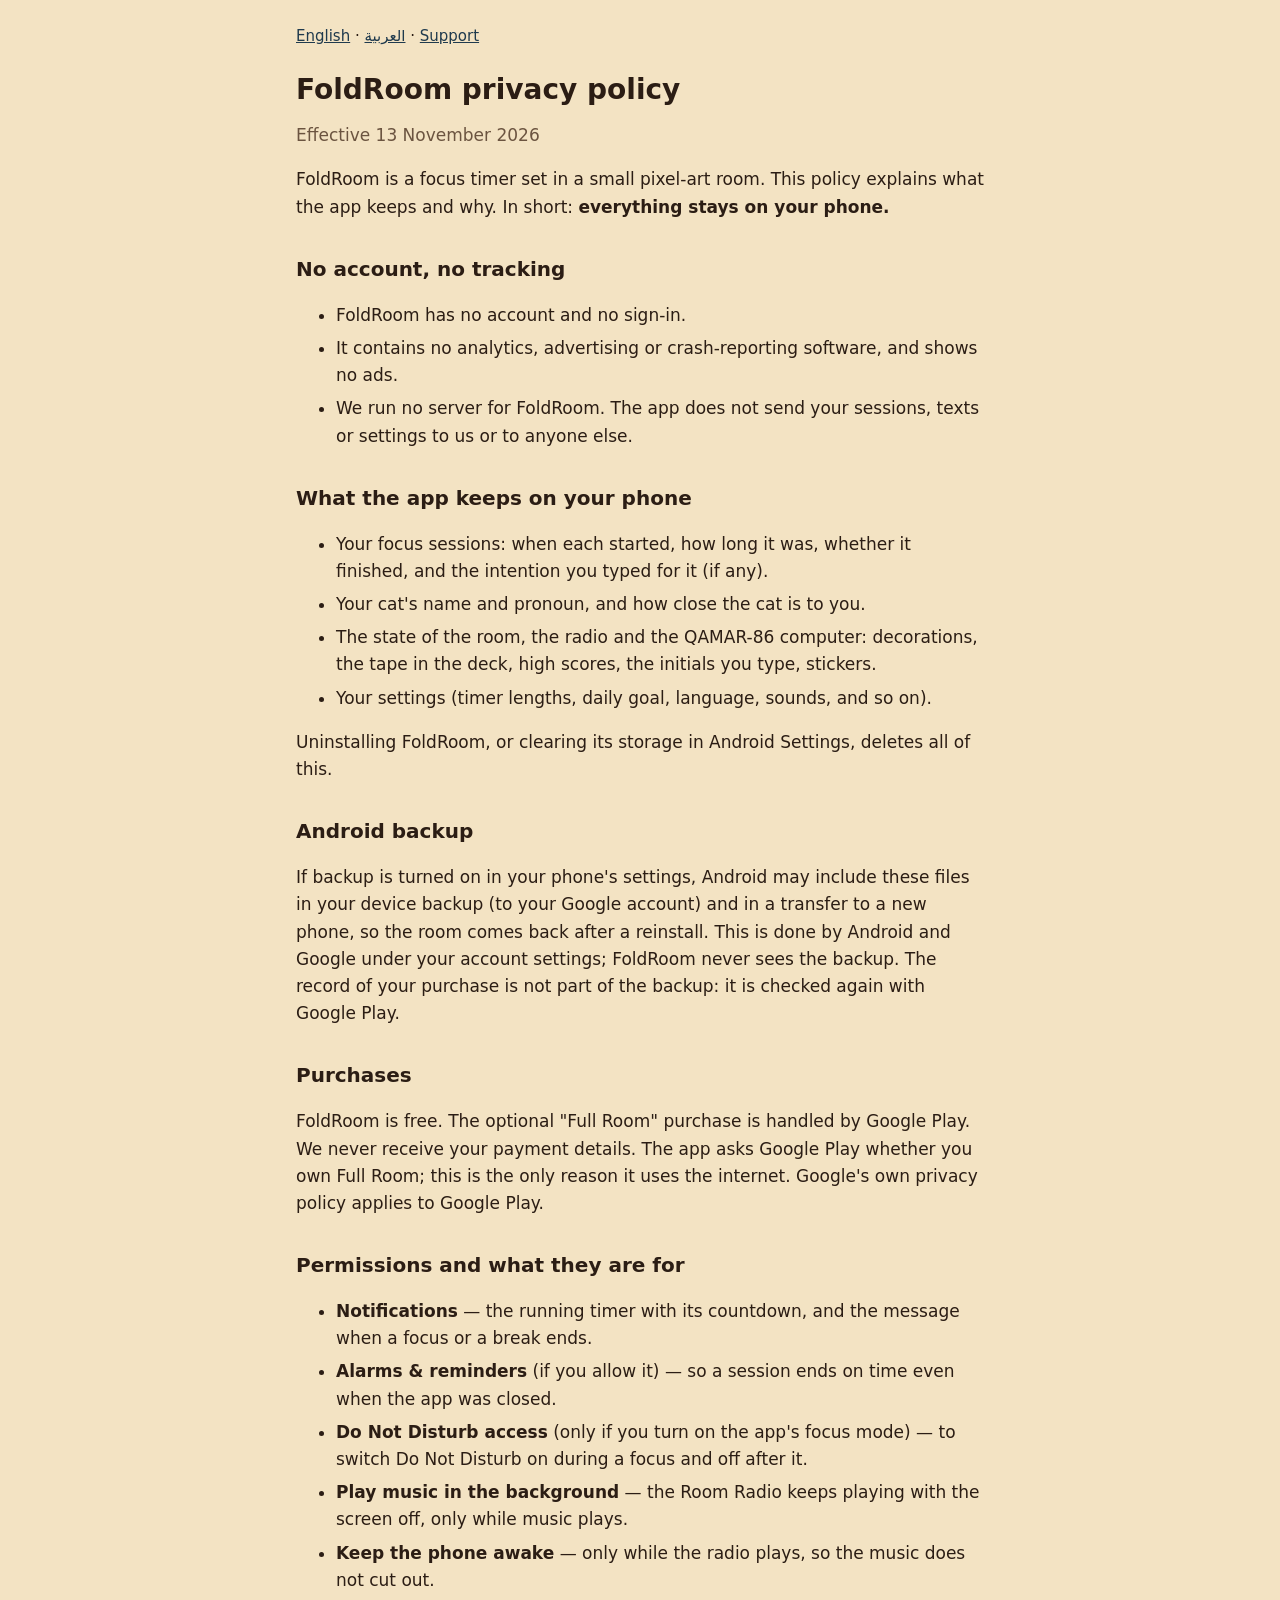
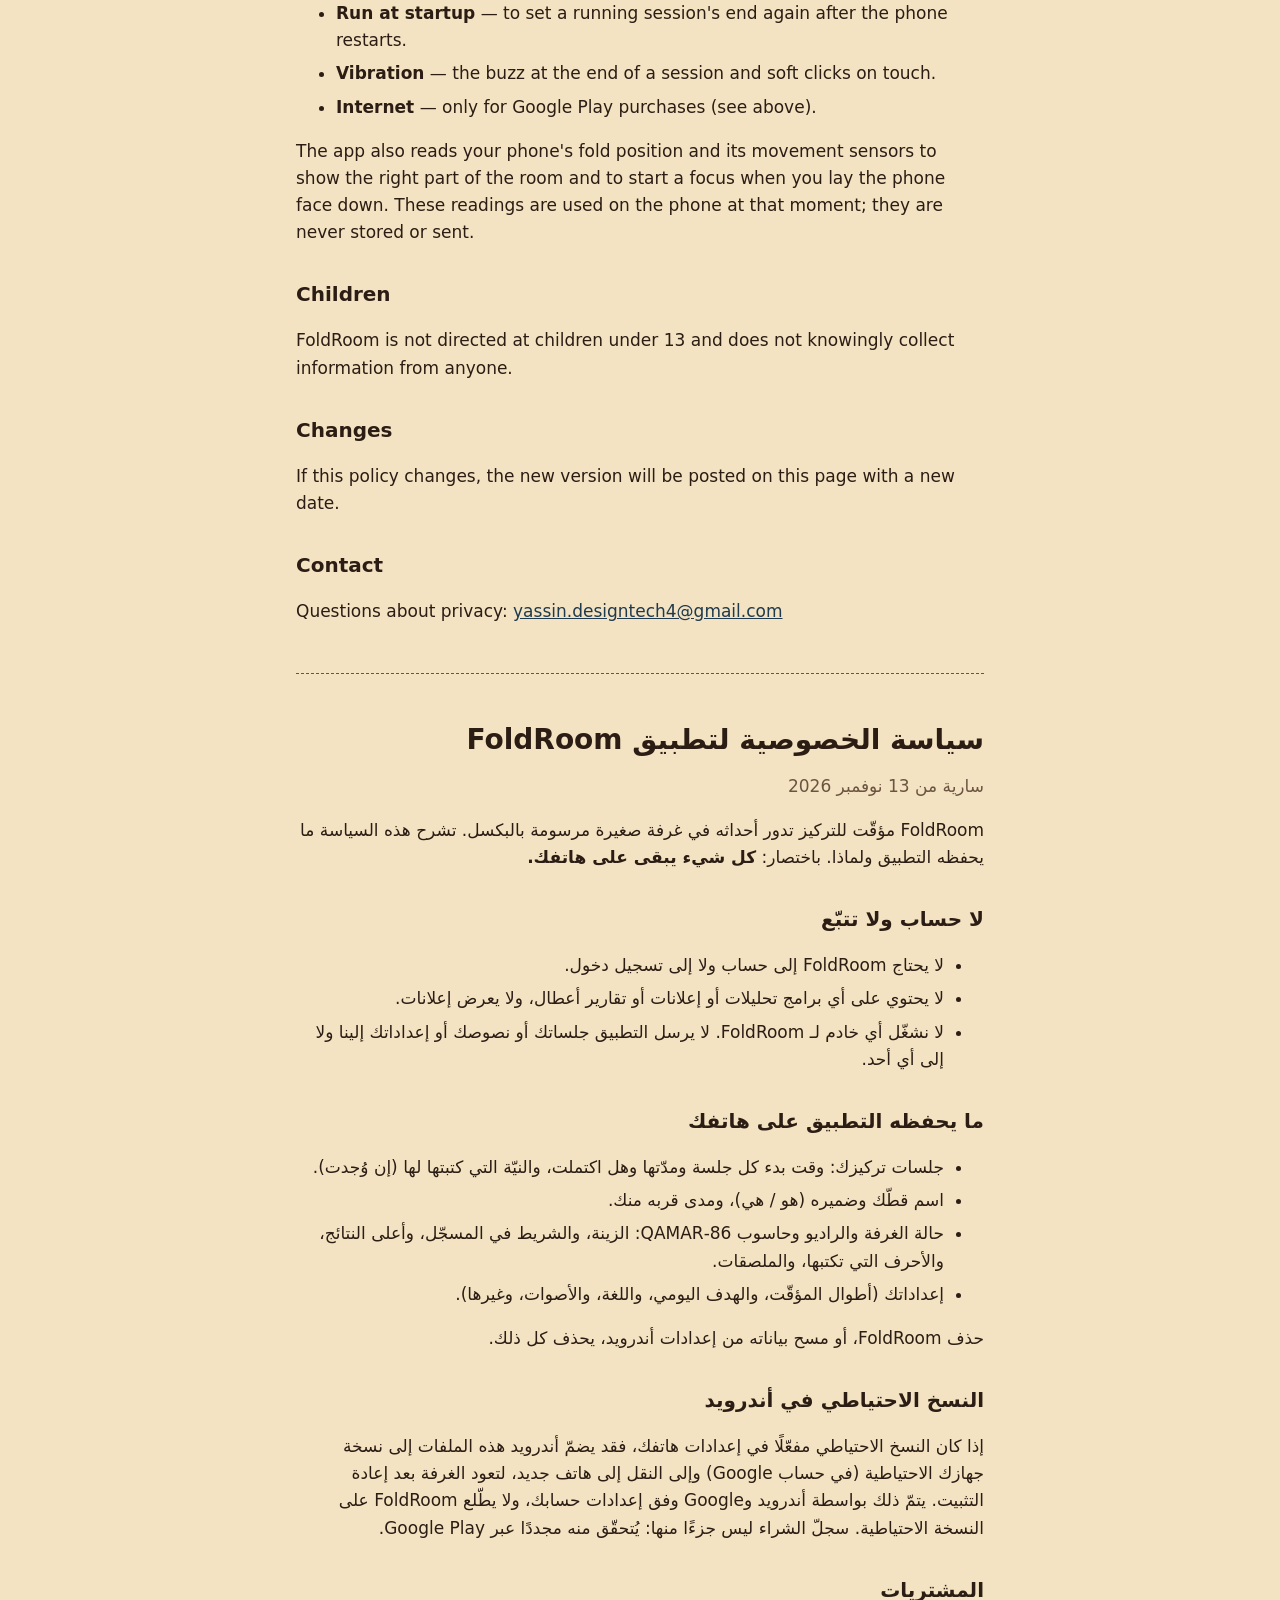
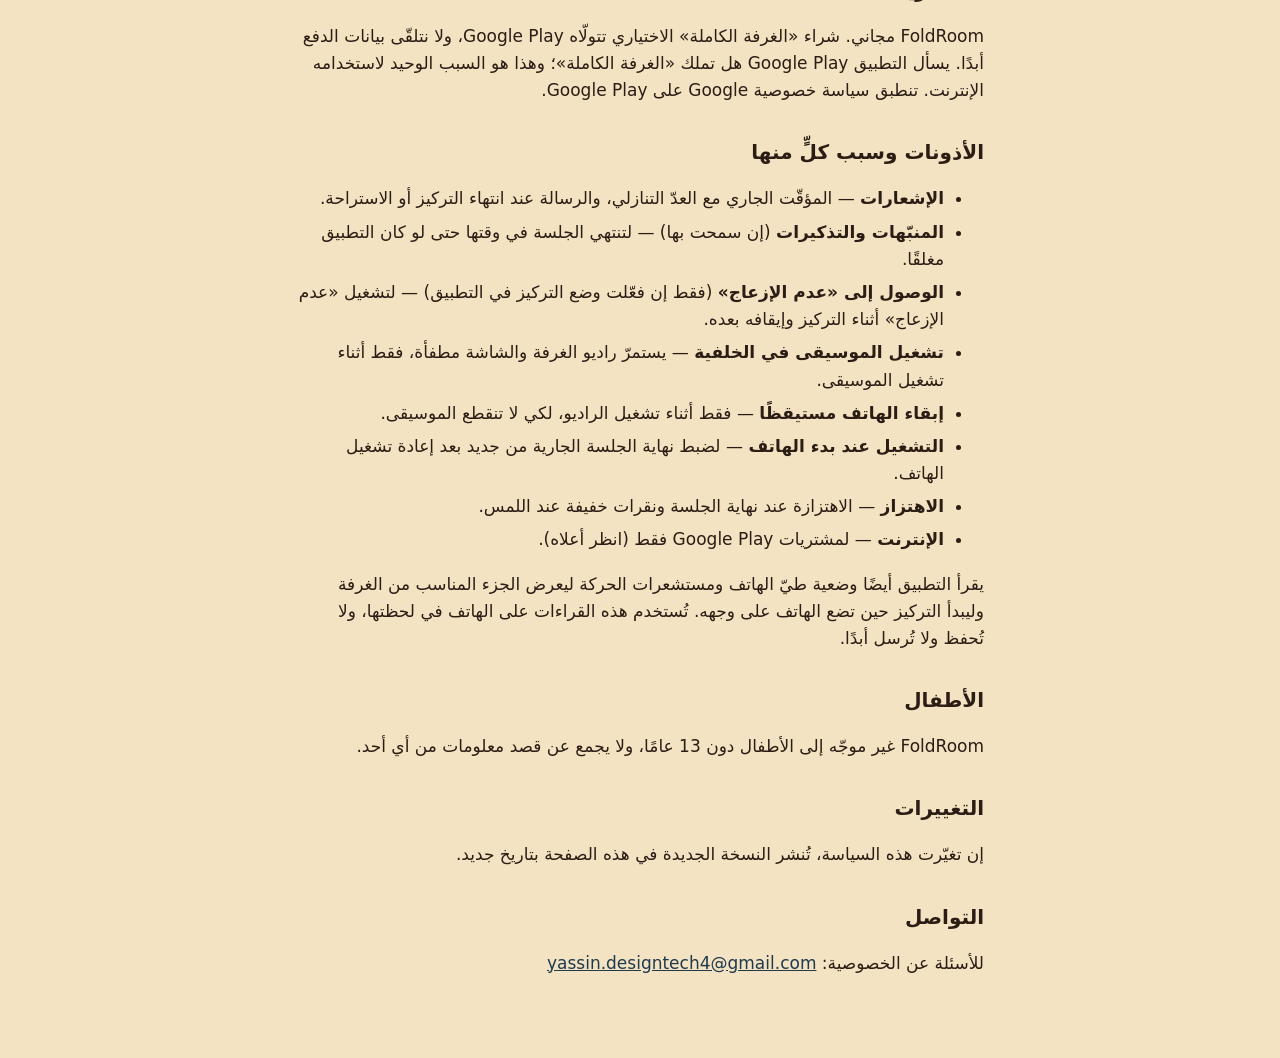
==== privacy.html @ 71a2f52b "FoldRoom privacy policy and support page (EN + AR) Co-Authored-By: Claude Opus 5.5 <noreply@anthropi" ====
<!doctype html>
<html lang="en">
<head>
<meta charset="utf-8">
<meta name="viewport" content="width=device-width, initial-scale=1">
<title>FoldRoom — Privacy policy</title>
<link rel="stylesheet" href="style.css">
</head>
<body>
<main>
<nav><a href="#en">English</a> · <a href="#ar" lang="ar">العربية</a> · <a href="index.html">Support</a></nav>

<section id="en" lang="en" dir="ltr">
<h1>FoldRoom privacy policy</h1>
<p class="date">Effective 13 November 2026</p>

<p>FoldRoom is a focus timer set in a small pixel-art room. This policy explains what the app keeps and why. In short: <strong>everything stays on your phone.</strong></p>

<h2>No account, no tracking</h2>
<ul>
<li>FoldRoom has no account and no sign-in.</li>
<li>It contains no analytics, advertising or crash-reporting software, and shows no ads.</li>
<li>We run no server for FoldRoom. The app does not send your sessions, texts or settings to us or to anyone else.</li>
</ul>

<h2>What the app keeps on your phone</h2>
<ul>
<li>Your focus sessions: when each started, how long it was, whether it finished, and the intention you typed for it (if any).</li>
<li>Your cat's name and pronoun, and how close the cat is to you.</li>
<li>The state of the room, the radio and the QAMAR-86 computer: decorations, the tape in the deck, high scores, the initials you type, stickers.</li>
<li>Your settings (timer lengths, daily goal, language, sounds, and so on).</li>
</ul>
<p>Uninstalling FoldRoom, or clearing its storage in Android Settings, deletes all of this.</p>

<h2>Android backup</h2>
<p>If backup is turned on in your phone's settings, Android may include these files in your device backup (to your Google account) and in a transfer to a new phone, so the room comes back after a reinstall. This is done by Android and Google under your account settings; FoldRoom never sees the backup. The record of your purchase is not part of the backup: it is checked again with Google Play.</p>

<h2>Purchases</h2>
<p>FoldRoom is free. The optional "Full Room" purchase is handled by Google Play. We never receive your payment details. The app asks Google Play whether you own Full Room; this is the only reason it uses the internet. Google's own privacy policy applies to Google Play.</p>

<h2>Permissions and what they are for</h2>
<ul>
<li><strong>Notifications</strong> — the running timer with its countdown, and the message when a focus or a break ends.</li>
<li><strong>Alarms &amp; reminders</strong> (if you allow it) — so a session ends on time even when the app was closed.</li>
<li><strong>Do Not Disturb access</strong> (only if you turn on the app's focus mode) — to switch Do Not Disturb on during a focus and off after it.</li>
<li><strong>Play music in the background</strong> — the Room Radio keeps playing with the screen off, only while music plays.</li>
<li><strong>Keep the phone awake</strong> — only while the radio plays, so the music does not cut out.</li>
<li><strong>Run at startup</strong> — to set a running session's end again after the phone restarts.</li>
<li><strong>Vibration</strong> — the buzz at the end of a session and soft clicks on touch.</li>
<li><strong>Internet</strong> — only for Google Play purchases (see above).</li>
</ul>
<p>The app also reads your phone's fold position and its movement sensors to show the right part of the room and to start a focus when you lay the phone face down. These readings are used on the phone at that moment; they are never stored or sent.</p>

<h2>Children</h2>
<p>FoldRoom is not directed at children under 13 and does not knowingly collect information from anyone.</p>

<h2>Changes</h2>
<p>If this policy changes, the new version will be posted on this page with a new date.</p>

<h2>Contact</h2>
<p>Questions about privacy: <a href="mailto:yassin.designtech4@gmail.com">yassin.designtech4@gmail.com</a></p>
</section>

<hr>

<section id="ar" lang="ar" dir="rtl">
<h1>سياسة الخصوصية لتطبيق FoldRoom</h1>
<p class="date">سارية من 13 نوفمبر 2026</p>

<p>FoldRoom مؤقّت للتركيز تدور أحداثه في غرفة صغيرة مرسومة بالبكسل. تشرح هذه السياسة ما يحفظه التطبيق ولماذا. باختصار: <strong>كل شيء يبقى على هاتفك.</strong></p>

<h2>لا حساب ولا تتبّع</h2>
<ul>
<li>لا يحتاج FoldRoom إلى حساب ولا إلى تسجيل دخول.</li>
<li>لا يحتوي على أي برامج تحليلات أو إعلانات أو تقارير أعطال، ولا يعرض إعلانات.</li>
<li>لا نشغّل أي خادم لـ FoldRoom. لا يرسل التطبيق جلساتك أو نصوصك أو إعداداتك إلينا ولا إلى أي أحد.</li>
</ul>

<h2>ما يحفظه التطبيق على هاتفك</h2>
<ul>
<li>جلسات تركيزك: وقت بدء كل جلسة ومدّتها وهل اكتملت، والنيّة التي كتبتها لها (إن وُجدت).</li>
<li>اسم قطّك وضميره (هو / هي)، ومدى قربه منك.</li>
<li>حالة الغرفة والراديو وحاسوب QAMAR‑86: الزينة، والشريط في المسجّل، وأعلى النتائج، والأحرف التي تكتبها، والملصقات.</li>
<li>إعداداتك (أطوال المؤقّت، والهدف اليومي، واللغة، والأصوات، وغيرها).</li>
</ul>
<p>حذف FoldRoom، أو مسح بياناته من إعدادات أندرويد، يحذف كل ذلك.</p>

<h2>النسخ الاحتياطي في أندرويد</h2>
<p>إذا كان النسخ الاحتياطي مفعّلًا في إعدادات هاتفك، فقد يضمّ أندرويد هذه الملفات إلى نسخة جهازك الاحتياطية (في حساب Google) وإلى النقل إلى هاتف جديد، لتعود الغرفة بعد إعادة التثبيت. يتمّ ذلك بواسطة أندرويد وGoogle وفق إعدادات حسابك، ولا يطّلع FoldRoom على النسخة الاحتياطية. سجلّ الشراء ليس جزءًا منها: يُتحقّق منه مجددًا عبر Google Play.</p>

<h2>المشتريات</h2>
<p>FoldRoom مجاني. شراء «الغرفة الكاملة» الاختياري تتولّاه Google Play، ولا نتلقّى بيانات الدفع أبدًا. يسأل التطبيق Google Play هل تملك «الغرفة الكاملة»؛ وهذا هو السبب الوحيد لاستخدامه الإنترنت. تنطبق سياسة خصوصية Google على Google Play.</p>

<h2>الأذونات وسبب كلٍّ منها</h2>
<ul>
<li><strong>الإشعارات</strong> — المؤقّت الجاري مع العدّ التنازلي، والرسالة عند انتهاء التركيز أو الاستراحة.</li>
<li><strong>المنبّهات والتذكيرات</strong> (إن سمحت بها) — لتنتهي الجلسة في وقتها حتى لو كان التطبيق مغلقًا.</li>
<li><strong>الوصول إلى «عدم الإزعاج»</strong> (فقط إن فعّلت وضع التركيز في التطبيق) — لتشغيل «عدم الإزعاج» أثناء التركيز وإيقافه بعده.</li>
<li><strong>تشغيل الموسيقى في الخلفية</strong> — يستمرّ راديو الغرفة والشاشة مطفأة، فقط أثناء تشغيل الموسيقى.</li>
<li><strong>إبقاء الهاتف مستيقظًا</strong> — فقط أثناء تشغيل الراديو، لكي لا تنقطع الموسيقى.</li>
<li><strong>التشغيل عند بدء الهاتف</strong> — لضبط نهاية الجلسة الجارية من جديد بعد إعادة تشغيل الهاتف.</li>
<li><strong>الاهتزاز</strong> — الاهتزازة عند نهاية الجلسة ونقرات خفيفة عند اللمس.</li>
<li><strong>الإنترنت</strong> — لمشتريات Google Play فقط (انظر أعلاه).</li>
</ul>
<p>يقرأ التطبيق أيضًا وضعية طيّ الهاتف ومستشعرات الحركة ليعرض الجزء المناسب من الغرفة وليبدأ التركيز حين تضع الهاتف على وجهه. تُستخدم هذه القراءات على الهاتف في لحظتها، ولا تُحفظ ولا تُرسل أبدًا.</p>

<h2>الأطفال</h2>
<p>FoldRoom غير موجّه إلى الأطفال دون 13 عامًا، ولا يجمع عن قصد معلومات من أي أحد.</p>

<h2>التغييرات</h2>
<p>إن تغيّرت هذه السياسة، تُنشر النسخة الجديدة في هذه الصفحة بتاريخ جديد.</p>

<h2>التواصل</h2>
<p>للأسئلة عن الخصوصية: <a href="mailto:yassin.designtech4@gmail.com">yassin.designtech4@gmail.com</a></p>
</section>
</main>
</body>
</html>
---- style.css ----
:root { --bg: #f3e3c3; --ink: #2b1d14; --soft: #6b5440; --accent: #1f3a4d; }
@media (prefers-color-scheme: dark) { :root { --bg: #1d1712; --ink: #f0e2c6; --soft: #c4ae8c; --accent: #9cc3dd; } }
* { box-sizing: border-box; }
body { margin: 0; background: var(--bg); color: var(--ink); font: 17px/1.6 system-ui, "Segoe UI", Roboto, "Noto Sans Arabic", sans-serif; }
main { max-width: 720px; margin: 0 auto; padding: 24px 16px 64px; }
nav { font-size: 15px; margin-bottom: 24px; }
a { color: var(--accent); }
h1 { font-size: 28px; line-height: 1.25; }
h2 { font-size: 20px; margin-top: 32px; }
h3 { font-size: 17px; margin: 20px 0 4px; }
.date { color: var(--soft); margin-top: -8px; }
hr { border: 0; border-top: 1px dashed var(--soft); margin: 48px 0; }
li { margin: 6px 0; }
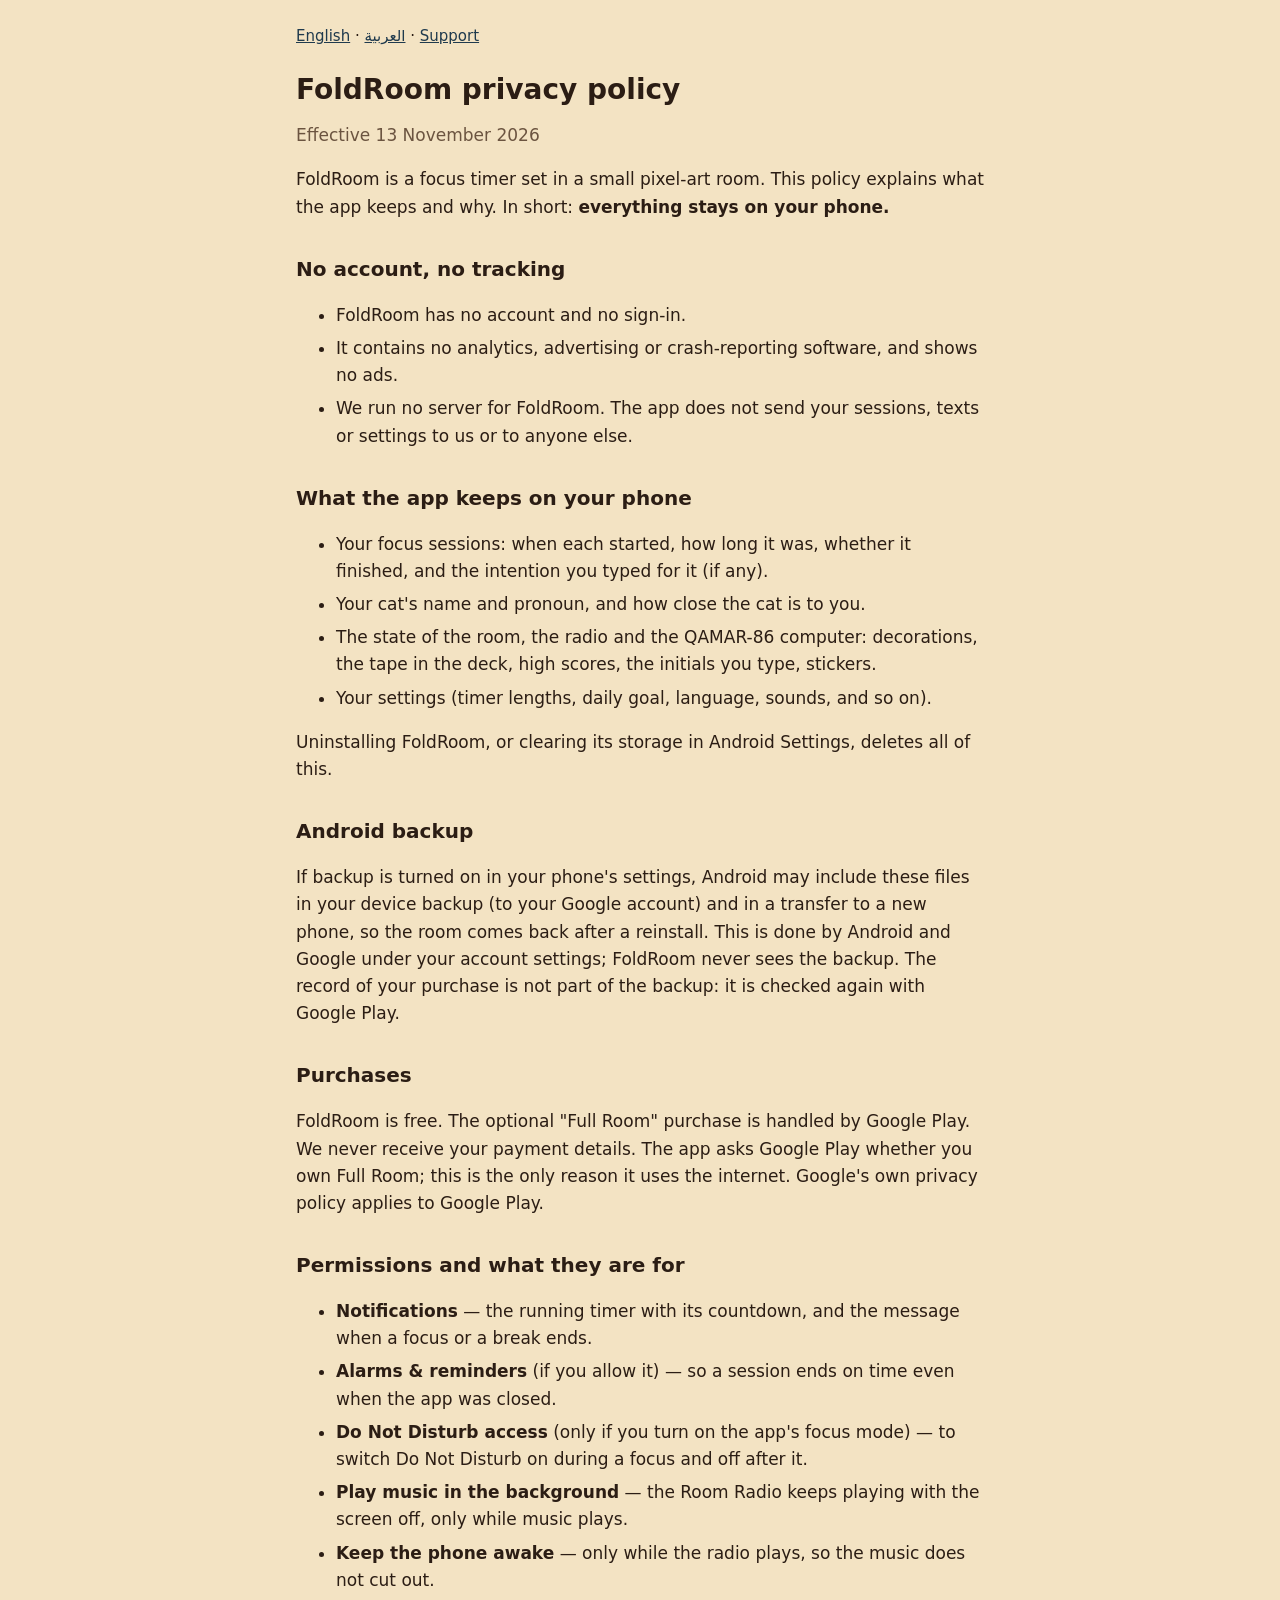
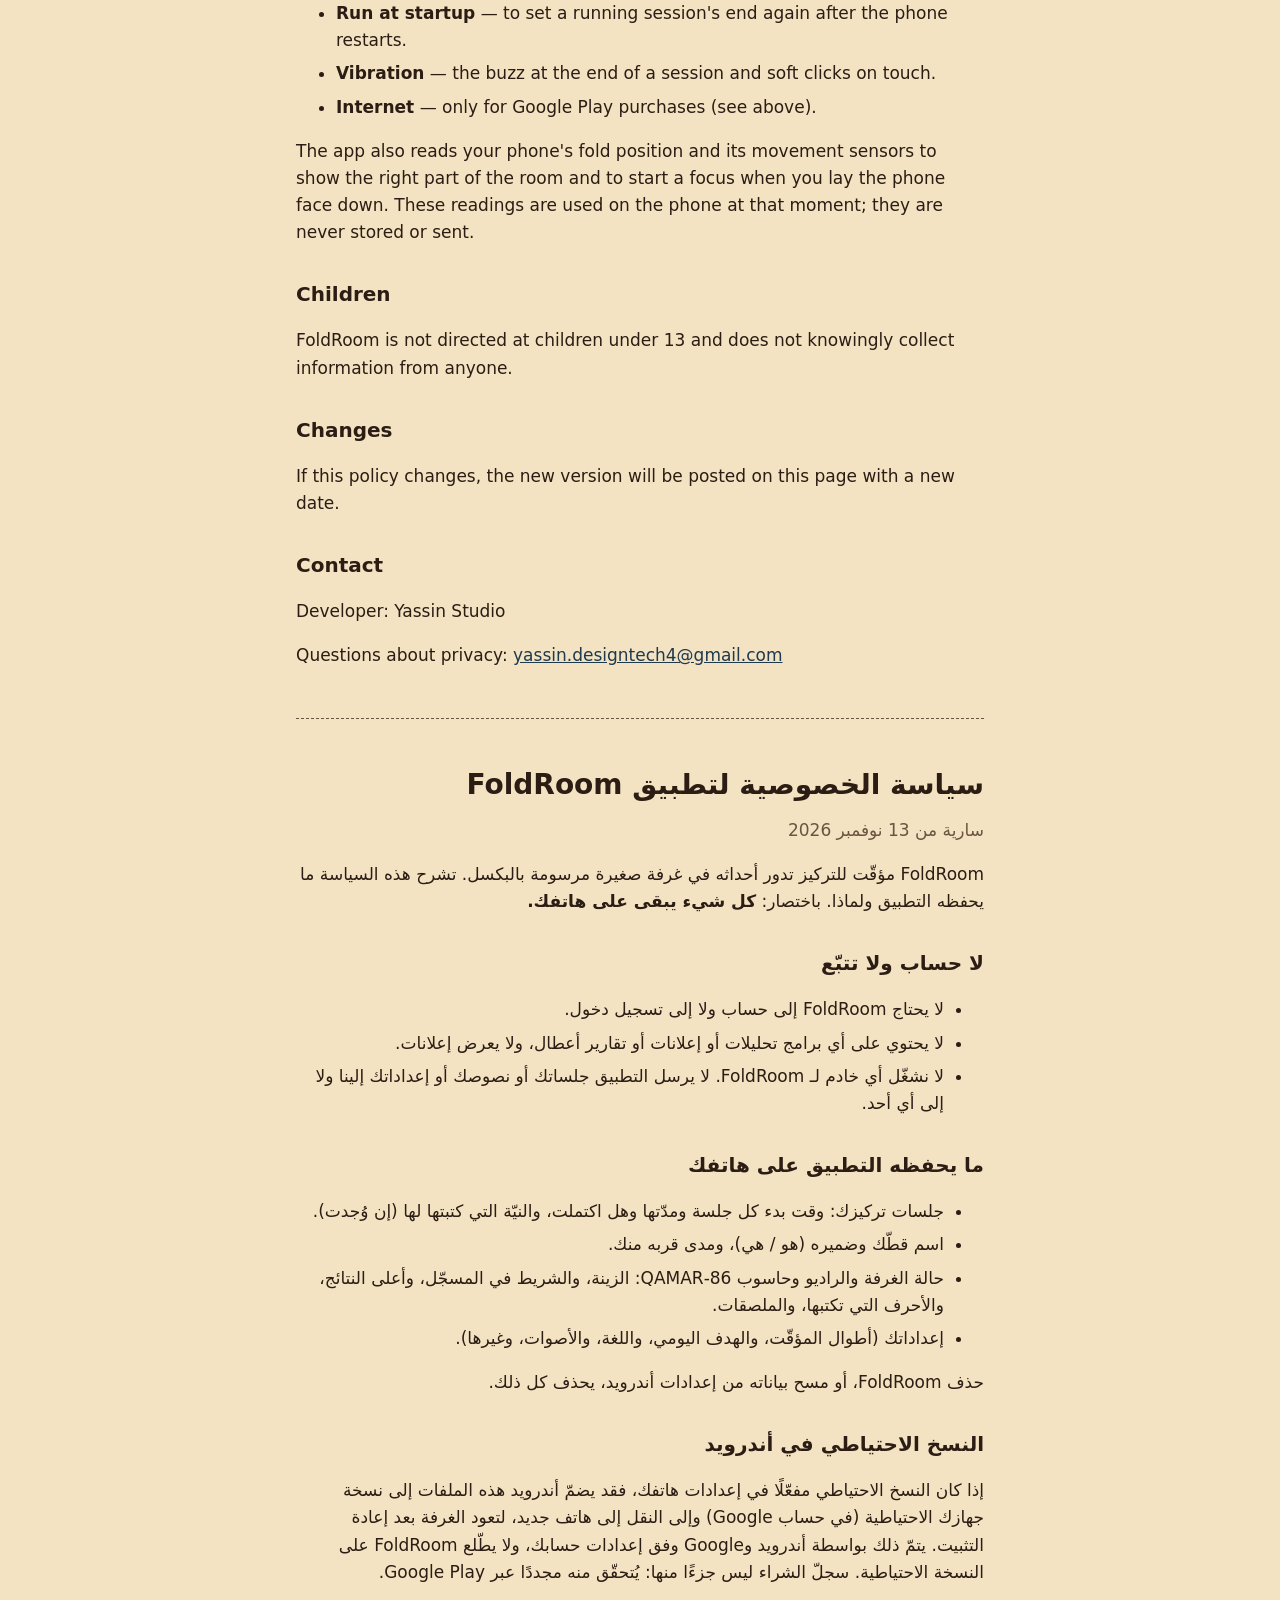
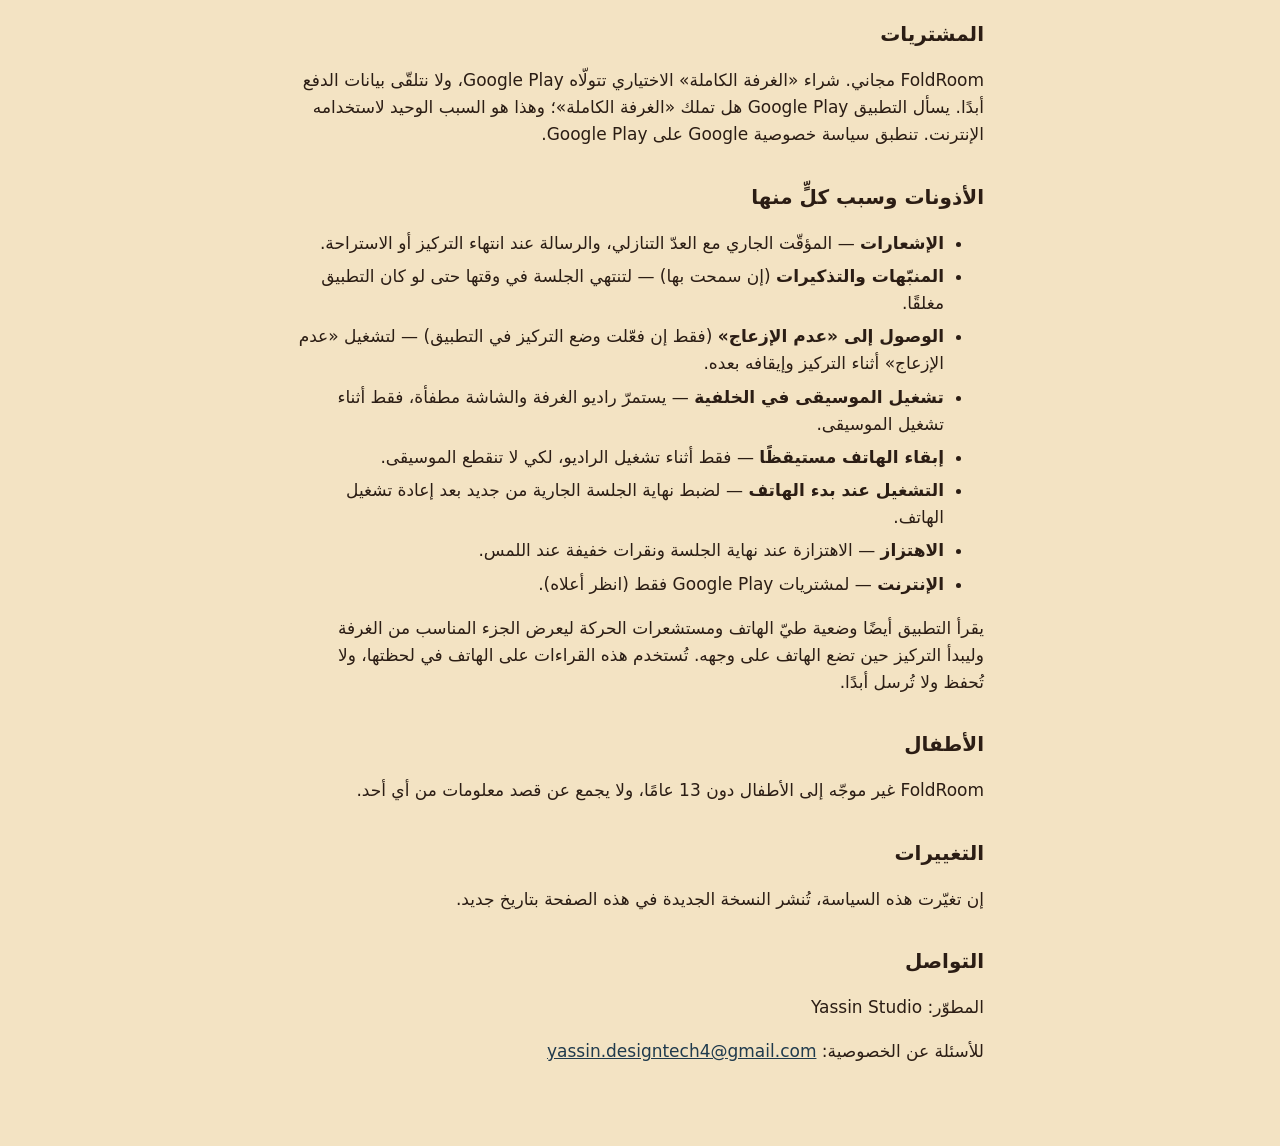
==== commit fbd32c74: "Join page for the closed test, store icon, developer line in the privacy policy Co-Authored-By: Clau" ====
--- a/privacy.html
+++ b/privacy.html
@@ -58,6 +58,7 @@
 <p>If this policy changes, the new version will be posted on this page with a new date.</p>
 
 <h2>Contact</h2>
+<p>Developer: Yassin Studio</p>
 <p>Questions about privacy: <a href="mailto:yassin.designtech4@gmail.com">yassin.designtech4@gmail.com</a></p>
 </section>
 
@@ -111,6 +112,7 @@
 <p>إن تغيّرت هذه السياسة، تُنشر النسخة الجديدة في هذه الصفحة بتاريخ جديد.</p>
 
 <h2>التواصل</h2>
+<p>المطوّر: Yassin Studio</p>
 <p>للأسئلة عن الخصوصية: <a href="mailto:yassin.designtech4@gmail.com">yassin.designtech4@gmail.com</a></p>
 </section>
 </main>
